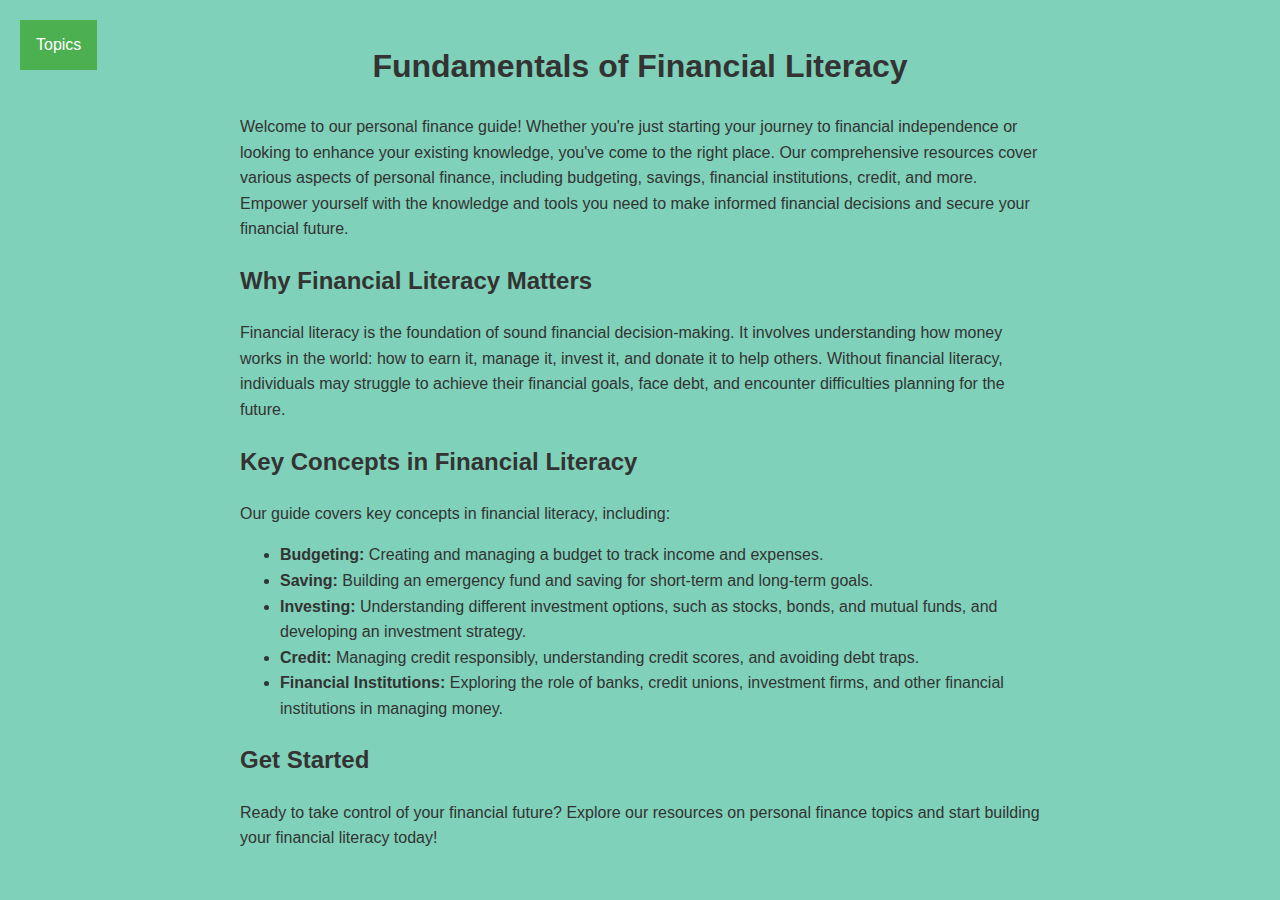
==== index.html @ efed08c0 "first commit" ====
<!DOCTYPE html>
<html lang="en">
<head>
  <meta charset="UTF-8">
  <meta name="viewport" content="width=device-width, initial-scale=1.0">
  <meta http-equiv="X-UA-Compatible" content="ie=edge">
  <title>Fundamentals of Financial Literacy</title>
  <link rel="stylesheet" href="style.css">
</head>
<body>
  <div class="dropdown-container">
    <div class="dropdown">
      <button class="dropbtn">Topics</button>
      <div class="dropdown-content">
        <a href="personal_finance.html">Personal Finance</a>
        <a href="budget.html">Budgeting</a>
        <a href="savings.html">Savings</a>
        <a href="finance_institutions.html">Financial Institutions</a>
        <a href="credit.html">Credit</a>
      </div>
    </div>
  </div>
  <div class="container">
    <h1>Fundamentals of Financial Literacy</h1>
    <p>Welcome to our personal finance guide! Whether you're just starting your journey to financial independence or looking to enhance your existing knowledge, you've come to the right place. Our comprehensive resources cover various aspects of personal finance, including budgeting, savings, financial institutions, credit, and more. Empower yourself with the knowledge and tools you need to make informed financial decisions and secure your financial future.</p>

    <h2>Why Financial Literacy Matters</h2>
    <p>Financial literacy is the foundation of sound financial decision-making. It involves understanding how money works in the world: how to earn it, manage it, invest it, and donate it to help others. Without financial literacy, individuals may struggle to achieve their financial goals, face debt, and encounter difficulties planning for the future.</p>

    <h2>Key Concepts in Financial Literacy</h2>
    <p>Our guide covers key concepts in financial literacy, including:</p>
    <ul>
      <li><strong>Budgeting:</strong> Creating and managing a budget to track income and expenses.</li>
      <li><strong>Saving:</strong> Building an emergency fund and saving for short-term and long-term goals.</li>
      <li><strong>Investing:</strong> Understanding different investment options, such as stocks, bonds, and mutual funds, and developing an investment strategy.</li>
      <li><strong>Credit:</strong> Managing credit responsibly, understanding credit scores, and avoiding debt traps.</li>
      <li><strong>Financial Institutions:</strong> Exploring the role of banks, credit unions, investment firms, and other financial institutions in managing money.</li>
    </ul>
    <h2>Get Started</h2>
    <p>Ready to take control of your financial future? Explore our resources on personal finance topics and start building your financial literacy today!</p>
  </div>
</body>
</html>
---- style.css ----
body {
  background-color: #7FD1B9; /* Soft, muted teal */
  margin: 0;
  padding: 0;
  font-family: Arial, sans-serif;
  line-height: 1.6;
  color: #333; /* Dark text color */
}

.container {
  max-width: 800px;
  margin: 0 auto;
  padding: 20px;
}

h1 {
  color: #333;
  text-align: center;
}

p {
  color: #333;
}

a {
  display: block;
  margin-bottom: 10px;
  color: #333;
  text-decoration: none;
  transition: color 0.3s;
}

a:hover {
  color: #007bff; /* Change color on hover */
}

/* Dropdown button container */
.dropdown-container {
  position: absolute;
  top: 20px; /* Adjust as needed */
  left: 20px; /* Adjust as needed */
}

/* Dropdown button */
.dropbtn {
  background-color: #4CAF50;
  color: white;
  padding: 16px;
  font-size: 16px;
  border: none;
  cursor: pointer;
}

/* Dropdown container (hidden by default) */
.dropdown-content {
  display: none;
  position: absolute;
  background-color: #f9f9f9;
  min-width: 160px;
  box-shadow: 0px 8px 16px 0px rgba(0,0,0,0.2);
  z-index: 1;
}

/* Links inside the dropdown */
.dropdown-content a {
  color: black;
  padding: 12px 16px;
  text-decoration: none;
  display: block;
}

/* Change color of dropdown links on hover */
.dropdown-content a:hover {
  background-color: #f1f1f1;
}

/* Show the dropdown container on hover */
.dropdown-container:hover .dropdown-content {
  display: block;
}
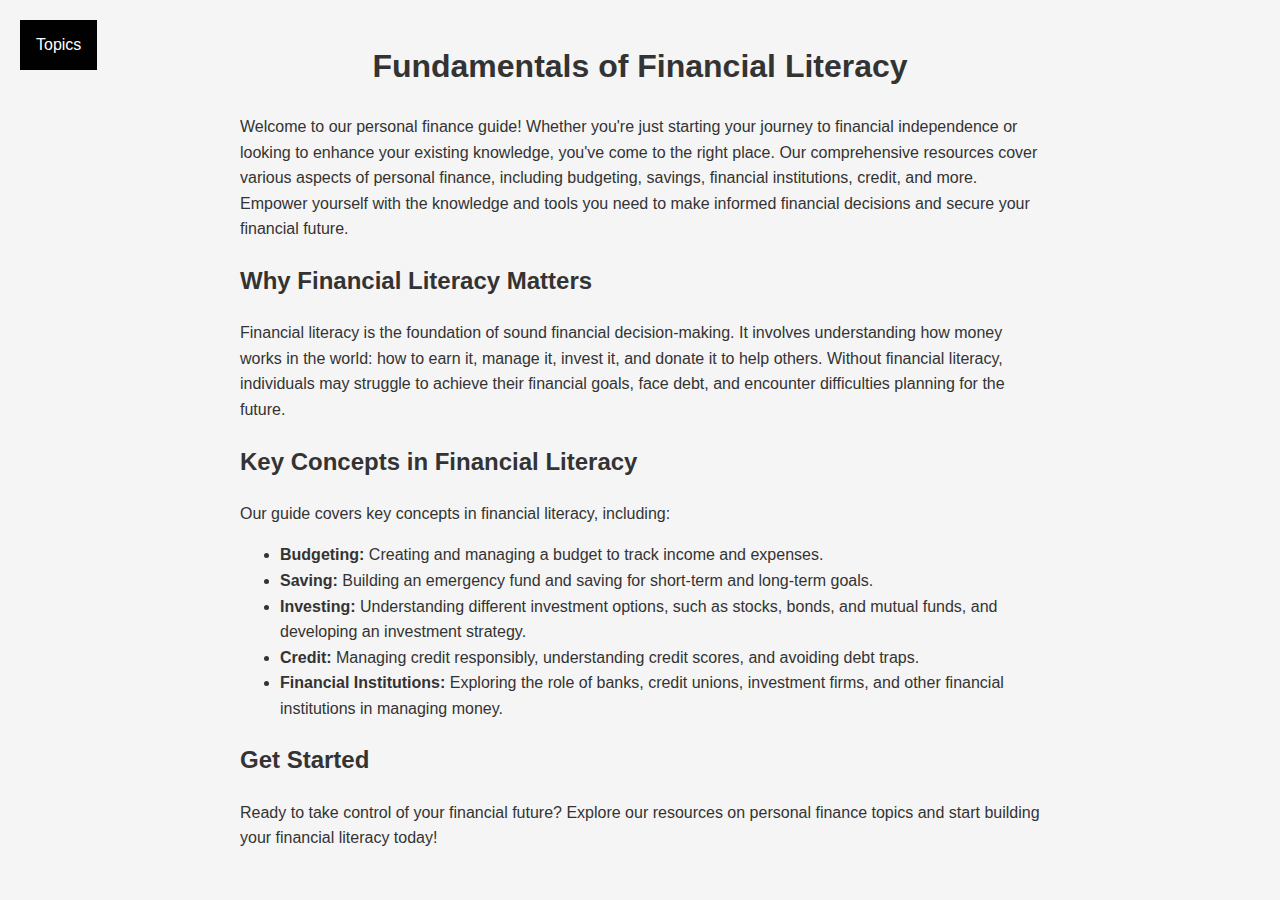
==== commit 84edd764: "Added two more html pages" ====
--- a/index.html
+++ b/index.html
@@ -17,6 +17,8 @@
         <a href="savings.html">Savings</a>
         <a href="finance_institutions.html">Financial Institutions</a>
         <a href="credit.html">Credit</a>
+        <a href="loan.html">Loans</a>
+        <a href="debt.html">Debt</a>
       </div>
     </div>
   </div>
--- a/style.css
+++ b/style.css
@@ -1,27 +1,33 @@
 body {
-  background-color: #7FD1B9; /* Soft, muted teal */
+  background-color: #f5f5f5; /* clear gray */
   margin: 0;
   padding: 0;
   font-family: Arial, sans-serif;
   line-height: 1.6;
   color: #333; /* Dark text color */
 }
-
+.content {
+  background-color: #fff; /* white */
+  padding: 20px; 
+}
 .container {
   max-width: 800px;
   margin: 0 auto;
   padding: 20px;
 }
+.dropdown-container {
+  background-color: #f5f5f5; 
+ 
+}
+
 
 h1 {
   color: #333;
   text-align: center;
 }
-
 p {
   color: #333;
 }
-
 a {
   display: block;
   margin-bottom: 10px;
@@ -29,28 +35,24 @@
   text-decoration: none;
   transition: color 0.3s;
 }
-
 a:hover {
   color: #007bff; /* Change color on hover */
 }
-
 /* Dropdown button container */
 .dropdown-container {
   position: absolute;
   top: 20px; /* Adjust as needed */
   left: 20px; /* Adjust as needed */
 }
-
 /* Dropdown button */
 .dropbtn {
-  background-color: #4CAF50;
+  background-color: #010102;
   color: white;
   padding: 16px;
   font-size: 16px;
   border: none;
   cursor: pointer;
 }
-
 /* Dropdown container (hidden by default) */
 .dropdown-content {
   display: none;
@@ -60,7 +62,6 @@
   box-shadow: 0px 8px 16px 0px rgba(0,0,0,0.2);
   z-index: 1;
 }
-
 /* Links inside the dropdown */
 .dropdown-content a {
   color: black;
@@ -68,13 +69,11 @@
   text-decoration: none;
   display: block;
 }
-
 /* Change color of dropdown links on hover */
 .dropdown-content a:hover {
   background-color: #f1f1f1;
 }
-
 /* Show the dropdown container on hover */
 .dropdown-container:hover .dropdown-content {
   display: block;
-}
+}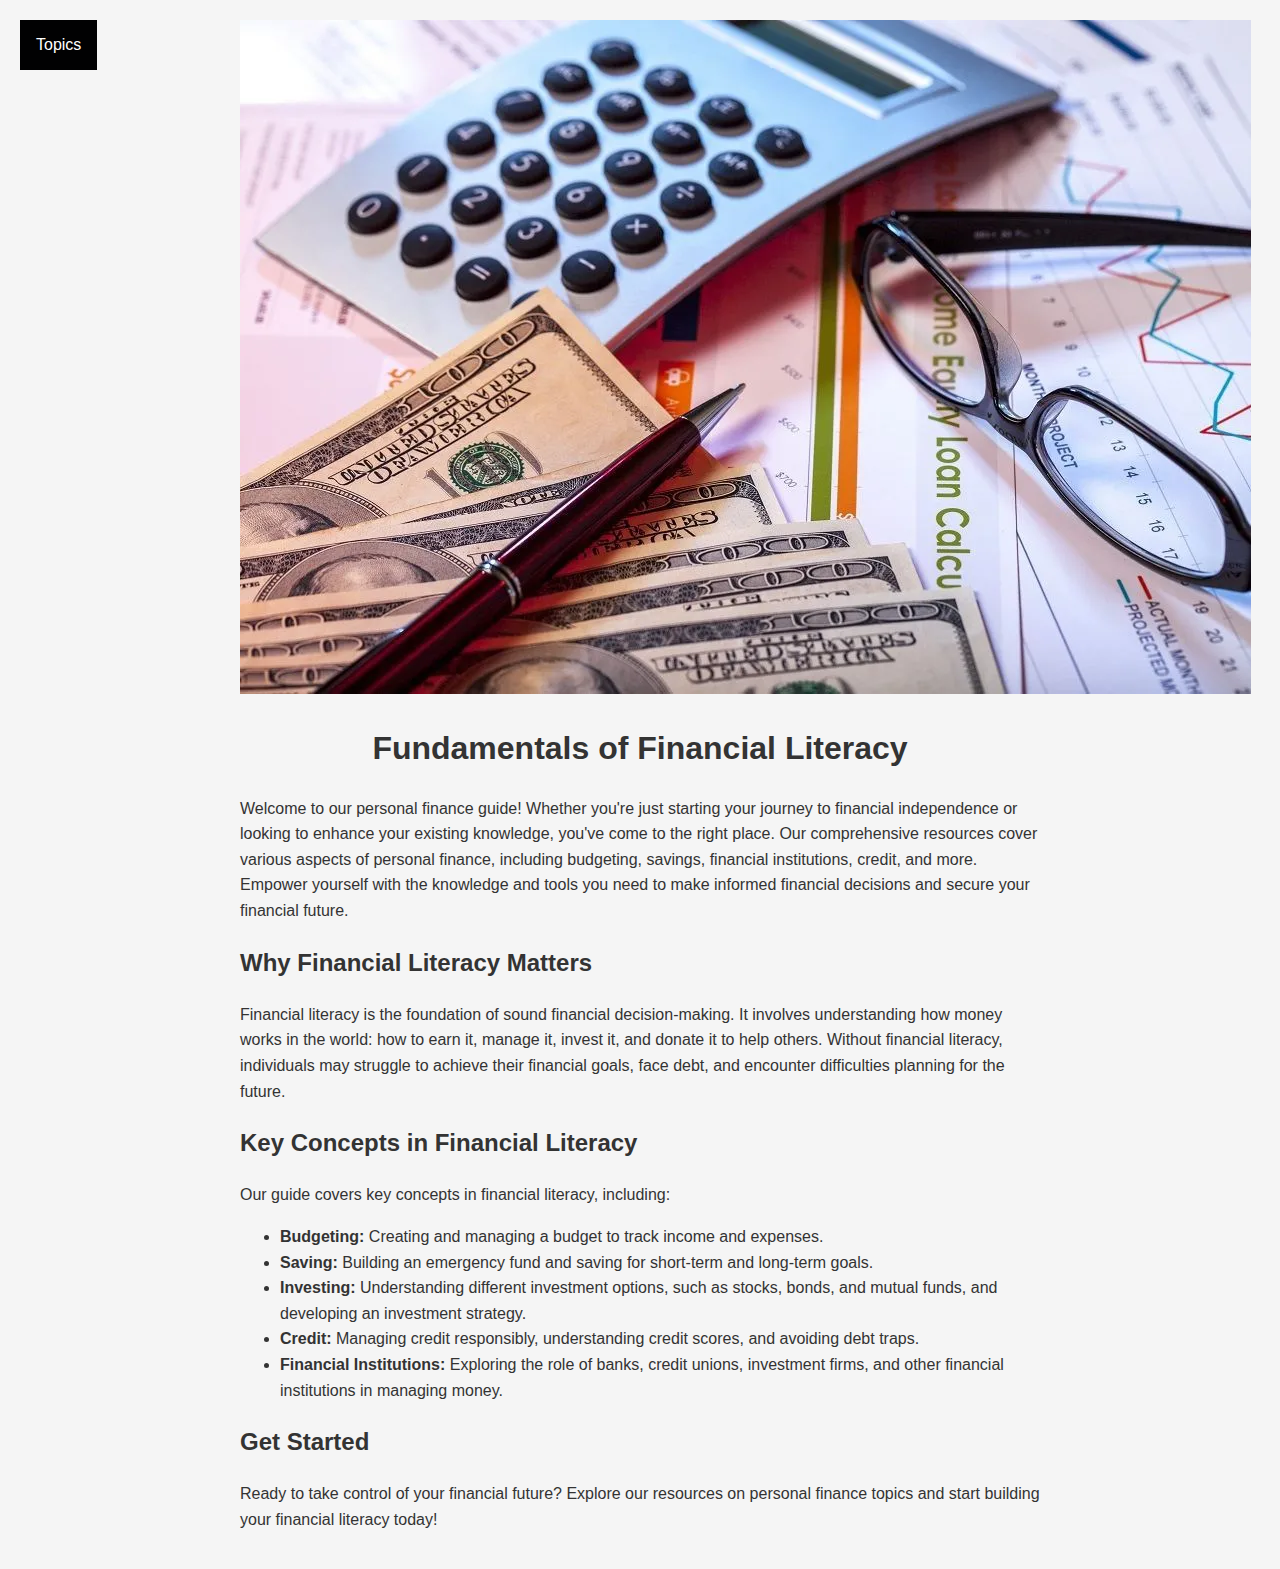
==== commit d9d6acc1: "Linked images to pages" ====
--- a/index.html
+++ b/index.html
@@ -23,6 +23,7 @@
     </div>
   </div>
   <div class="container">
+    <img src="images/financial-literacy1.png" alt="Financial Literacy">
     <h1>Fundamentals of Financial Literacy</h1>
     <p>Welcome to our personal finance guide! Whether you're just starting your journey to financial independence or looking to enhance your existing knowledge, you've come to the right place. Our comprehensive resources cover various aspects of personal finance, including budgeting, savings, financial institutions, credit, and more. Empower yourself with the knowledge and tools you need to make informed financial decisions and secure your financial future.</p>
 
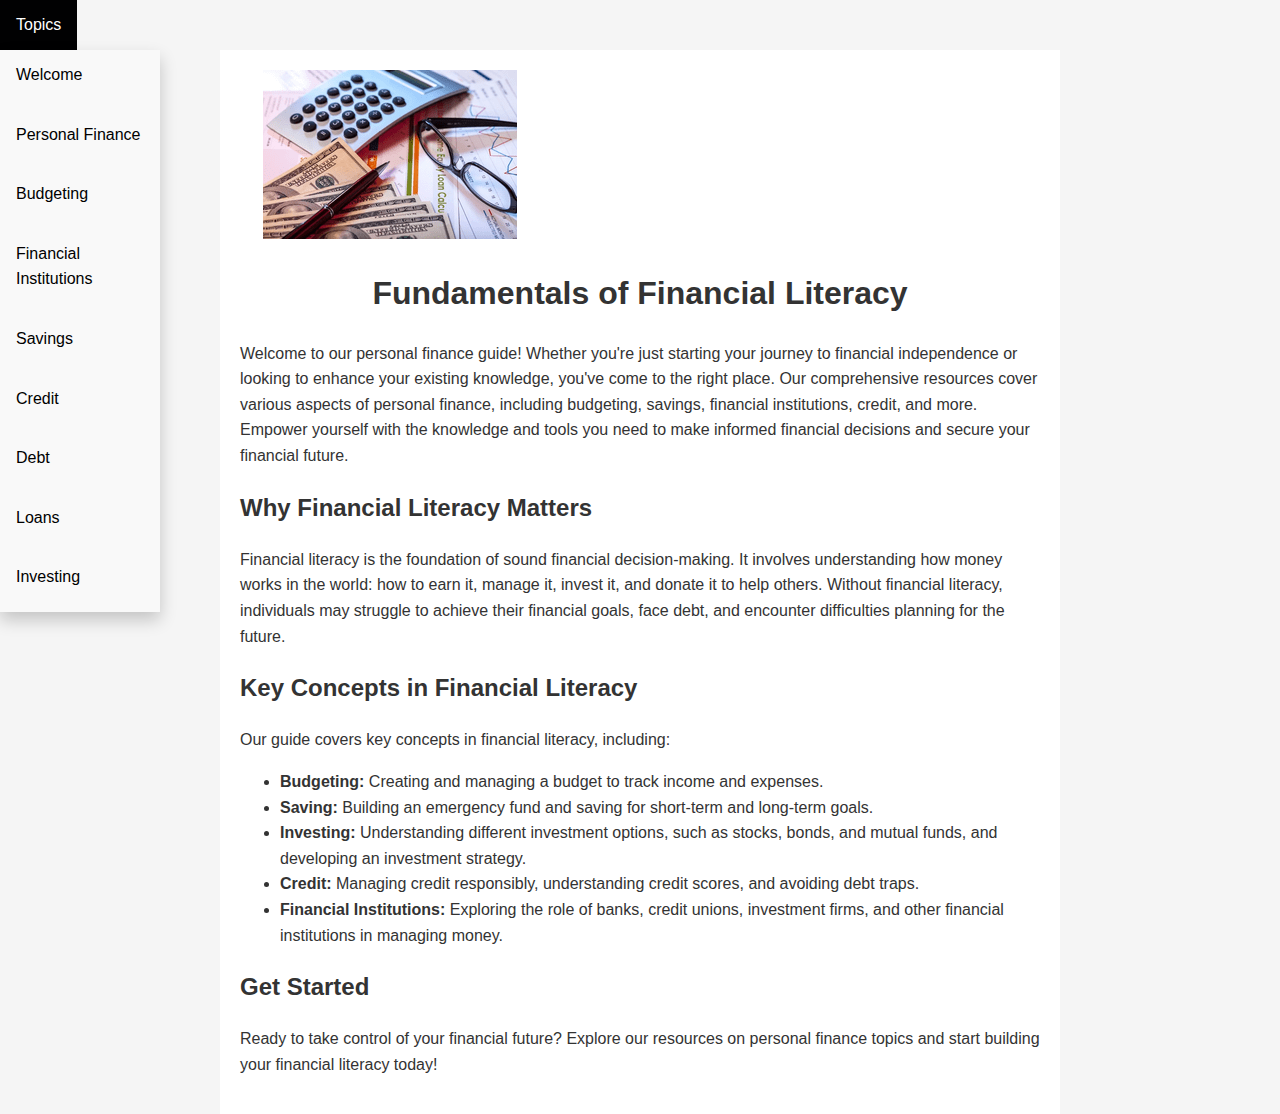
==== commit ce8e0182: "Fixed tab ordering" ====
--- a/index.html
+++ b/index.html
@@ -12,13 +12,15 @@
     <div class="dropdown">
       <button class="dropbtn">Topics</button>
       <div class="dropdown-content">
+        <a href="index.html">Welcome</a>
         <a href="personal_finance.html">Personal Finance</a>
         <a href="budget.html">Budgeting</a>
+        <a href="finance_institutions.html">Financial Institutions</a>
         <a href="savings.html">Savings</a>
-        <a href="finance_institutions.html">Financial Institutions</a>
         <a href="credit.html">Credit</a>
+        <a href="debt.html">Debt</a>
         <a href="loan.html">Loans</a>
-        <a href="debt.html">Debt</a>
+        <a href="investing.html">Investing</a>
       </div>
     </div>
   </div>
--- a/style.css
+++ b/style.css
@@ -6,45 +6,45 @@
   line-height: 1.6;
   color: #333; /* Dark text color */
 }
-.content {
-  background-color: #fff; /* white */
-  padding: 20px; 
-}
+
 .container {
   max-width: 800px;
   margin: 0 auto;
   padding: 20px;
+  background-color: #fff; /* white */
 }
+
 .dropdown-container {
   background-color: #f5f5f5; 
- 
+  position: relative; /* Change to relative */
+  display: inline-block; /* Change to inline-block */
 }
 
+.dropdown-container:hover .dropdown-content {
+  display: block;
+}
 
-h1 {
-  color: #333;
-  text-align: center;
+.dropdown-content {
+  display: none;
+  position: absolute;
+  top: 100%; /* Show dropdown below the button */
+  background-color: #f9f9f9;
+  min-width: 160px;
+  box-shadow: 0px 8px 16px 0px rgba(0,0,0,0.2);
+  z-index: 1;
 }
-p {
-  color: #333;
+
+.dropdown-content a {
+  color: black;
+  padding: 12px 16px;
+  text-decoration: none;
+  display: block;
 }
-a {
-  display: block;
-  margin-bottom: 10px;
-  color: #333;
-  text-decoration: none;
-  transition: color 0.3s;
+
+.dropdown-content a:hover {
+  background-color: #f1f1f1;
 }
-a:hover {
-  color: #007bff; /* Change color on hover */
-}
-/* Dropdown button container */
-.dropdown-container {
-  position: absolute;
-  top: 20px; /* Adjust as needed */
-  left: 20px; /* Adjust as needed */
-}
-/* Dropdown button */
+
 .dropbtn {
   background-color: #010102;
   color: white;
@@ -53,27 +53,20 @@
   border: none;
   cursor: pointer;
 }
-/* Dropdown container (hidden by default) */
-.dropdown-content {
-  display: none;
-  position: absolute;
-  background-color: #f9f9f9;
-  min-width: 160px;
-  box-shadow: 0px 8px 16px 0px rgba(0,0,0,0.2);
-  z-index: 1;
+
+h1 {
+  color: #333;
+  text-align: center;
 }
-/* Links inside the dropdown */
-.dropdown-content a {
-  color: black;
-  padding: 12px 16px;
+
+a {
+  display: block;
+  margin-bottom: 10px;
+  color: #333;
   text-decoration: none;
-  display: block;
+  transition: color 0.3s;
 }
-/* Change color of dropdown links on hover */
-.dropdown-content a:hover {
-  background-color: #f1f1f1;
+
+a:hover {
+  color: #007bff; /* Change color on hover */
 }
-/* Show the dropdown container on hover */
-.dropdown-container:hover .dropdown-content {
-  display: block;
-}